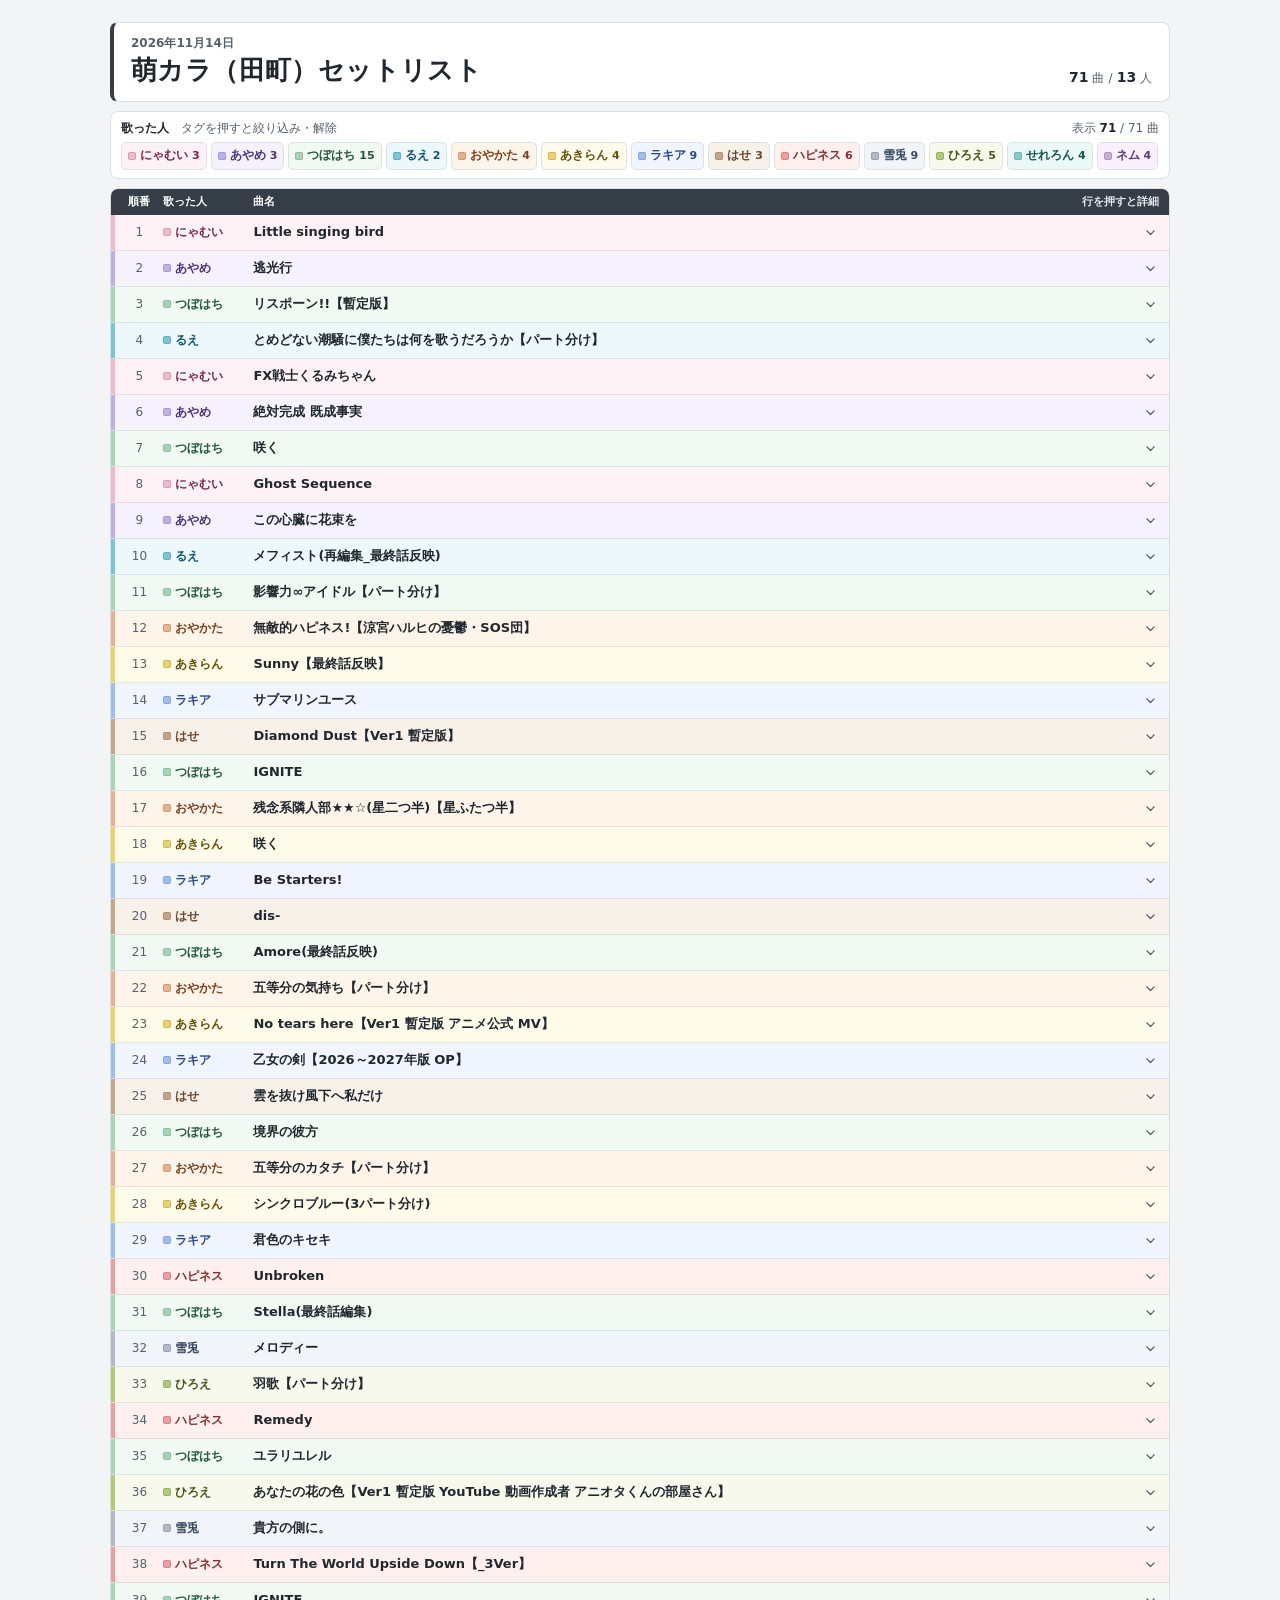
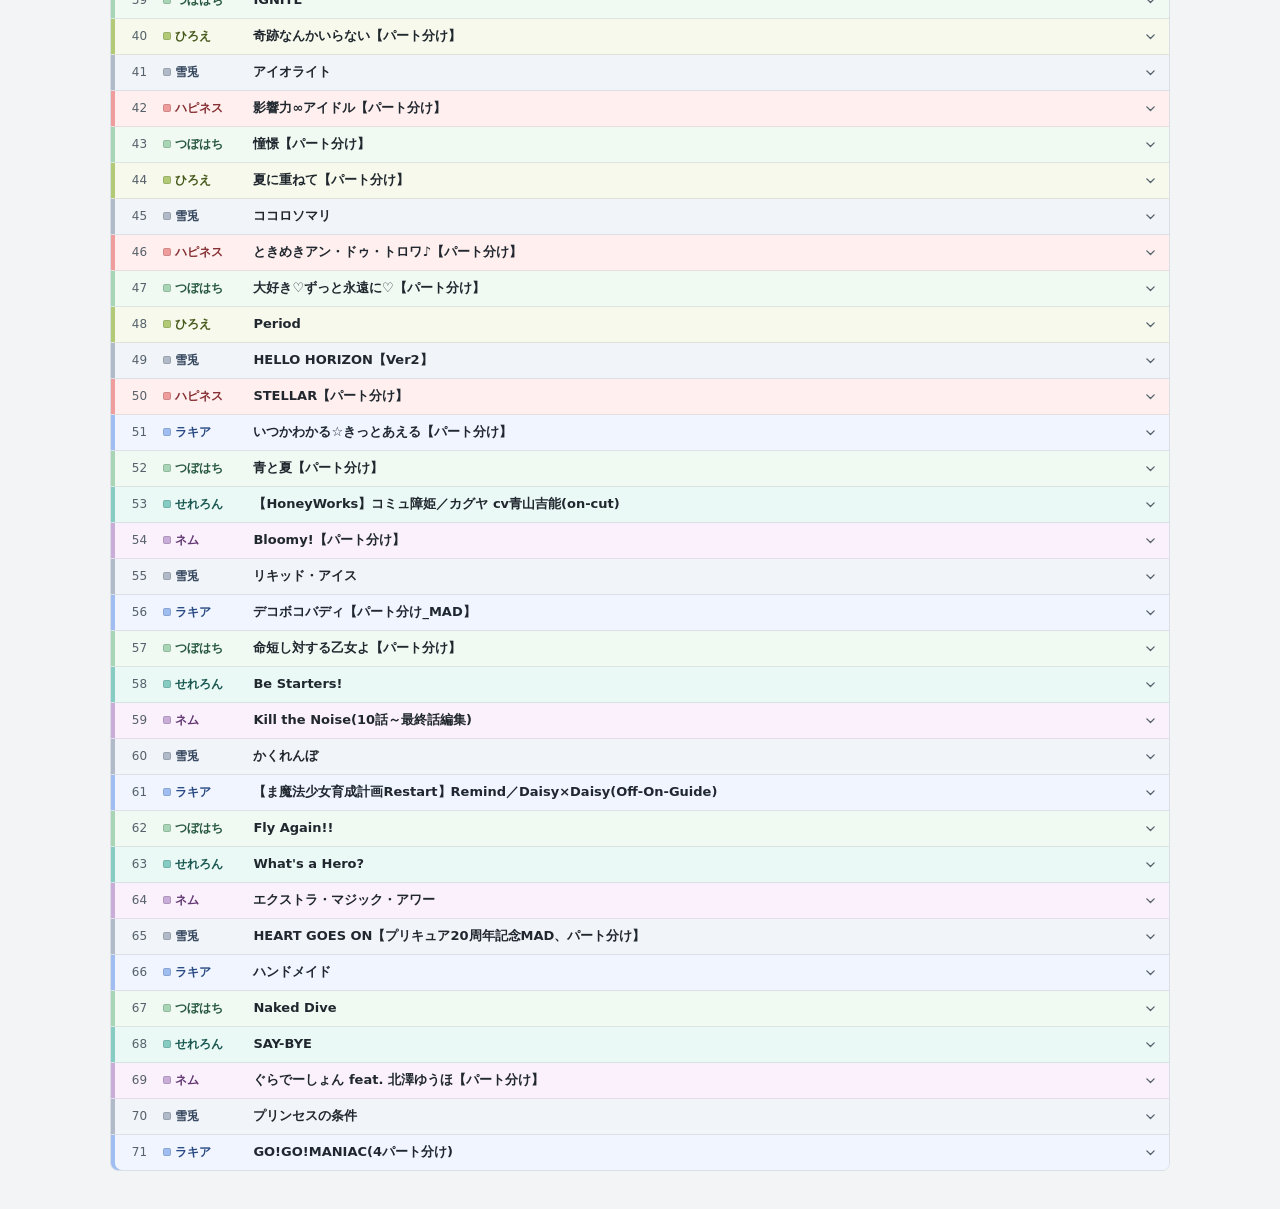
==== 20261114_tamachi.html @ 20e920ea "Add files via upload" ====
<!doctype html>
<html lang="ja">
<head>
<meta charset="utf-8">
<meta name="viewport" content="width=device-width, initial-scale=1">
<meta name="color-scheme" content="light">
<title>2026年11月14日｜萌カラ（田町）セットリスト</title>
<style>
:root {
  --page:#f2f4f6; --ink:#20272e; --quiet:#56616b;
  --hairline:#d9dfe5; --header:#353d46;
  --columns:2.3rem 5.35rem minmax(0,1fr) 1.05rem;
  color:var(--ink); background:var(--page);
  font-family:system-ui,-apple-system,"Segoe UI","Yu Gothic UI","Hiragino Kaku Gothic ProN","Noto Sans CJK JP",Meiryo,sans-serif;
  line-height:1.45;
}
* { box-sizing:border-box; }
body { margin:0; }
.page { width:min(1060px,calc(100% - 40px)); margin:22px auto 38px; }
.titlebar {
  background:#fff; padding:12px 17px 13px; border:1px solid var(--hairline);
  border-left:4px solid var(--header); border-radius:8px;
  display:flex; align-items:flex-end; justify-content:space-between; flex-wrap:wrap; gap:4px 14px;
}
.date { margin:0 0 2px; font-size:12px; font-weight:650; color:var(--quiet); font-variant-numeric:tabular-nums; }
h1 { margin:0; font-size:clamp(19px,3vw,26px); line-height:1.28; letter-spacing:.015em; }
.total { margin:0; font-size:12px; font-variant-numeric:tabular-nums; color:var(--quiet); white-space:nowrap; }
.total strong { color:var(--ink); font-size:14px; }
.divider { padding:0 .35em; }
.filters { margin:9px 0; background:#fff; border:1px solid var(--hairline); border-radius:8px; padding:8px 10px; }
.filter-meta { display:flex; justify-content:space-between; flex-wrap:wrap; gap:3px 10px; margin:0 0 5px; }
.filter-hint,.result { margin:0; font-size:12px; color:var(--quiet); }
.filter-hint strong,.result strong { color:var(--ink); }
.result { white-space:nowrap; font-variant-numeric:tabular-nums; }
.legend { display:flex; flex-wrap:wrap; gap:4px; }
.person-filter {
  display:inline-flex; align-items:center; gap:4px; min-height:28px; padding:2px 6px;
  border:1px solid #dce1e6; border-radius:5px; background:var(--tint); color:var(--p-ink);
  font:inherit; font-size:12px; font-weight:650; cursor:pointer; white-space:nowrap;
}
.person-filter:hover,.person-filter[aria-pressed="true"] { border-color:var(--p-ink); }
.person-filter[aria-pressed="true"] { box-shadow:inset 0 0 0 1px var(--p-ink); }
.swatch { width:8px; height:8px; flex:none; border-radius:2px; background:var(--person); border:1px solid #0002; }
.legend-count { font-size:11px; font-variant-numeric:tabular-nums; }
.setlist { border:1px solid var(--hairline); border-radius:8px; background:#fff; }
.list-heading, .song-summary {
  display:grid; grid-template-columns:var(--columns); align-items:center; gap:5px;
  padding-inline:10px;
}
.list-heading {
  position:sticky; top:0; z-index:1;
  padding-block:5px; border-radius:7px 7px 0 0; background:var(--header); color:#fff;
  font-size:11px; font-weight:650;
}
.list-heading small { justify-self:end; grid-column:3 / 5; grid-row:1; font:inherit; color:#e5e9ed; }
.column-title { grid-column:3; grid-row:1; }
.songs { list-style:none; margin:0; padding:0; }
.song-row { background:var(--tint); border-bottom:1px solid #232b331a; box-shadow:inset 4px 0 var(--person); }
.song-row:first-child { border-top:0; }
.song-row.last-visible { border-bottom:0; border-radius:0 0 7px 7px; }
.song-summary {
  min-height:35px; padding-block:5px; cursor:pointer; list-style:none;
  font-size:13px; -webkit-tap-highlight-color:transparent;
}
.song-summary::-webkit-details-marker { display:none; }
.song-summary:hover { background:color-mix(in srgb,var(--tint) 78%,var(--person)); }
:focus-visible { outline:2px solid #326099; outline-offset:1px; }
.song-summary:focus-visible { outline-offset:-3px; }
.order { text-align:center; font-variant-numeric:tabular-nums; }
.song-summary .order { color:var(--quiet); font-size:12px; }
.person-tag { display:inline-flex; align-items:center; gap:4px; color:var(--p-ink); font-size:12px; font-weight:750; white-space:nowrap; }
.song-title { min-width:0; overflow-wrap:anywhere; font-weight:700; }
.chevron { display:block; justify-self:center; color:var(--quiet); pointer-events:none; }
details[open] .chevron { transform:rotate(180deg); }
.song-meta {
  display:grid; grid-template-columns:4.4em minmax(0,1fr); align-items:baseline;
  gap:3px 8px; margin:0;
  padding:5px 10px 8px calc(10px + 2.3rem + 5px); border-top:1px solid #232b3315;
  background:#ffffff58; font-size:12px;
}
.song-meta dt { color:var(--quiet); }
.song-meta dd { min-width:0; margin:0; overflow-wrap:anywhere; white-space:pre-wrap; }
.song-meta dd.empty { color:#68727c; }
[hidden] { display:none !important; }
.p1 { --person:#f2b6cd; --tint:#fff2f7; --p-ink:#782a4e; }
.p2 { --person:#bcb0eb; --tint:#f5f1ff; --p-ink:#4c367b; }
.p3 { --person:#a8d5b5; --tint:#f1f9f3; --p-ink:#285940; }
.p4 { --person:#79c3db; --tint:#edf8fc; --p-ink:#12566e; }
.p5 { --person:#e9b28a; --tint:#fff4e9; --p-ink:#7a4020; }
.p6 { --person:#ebd36a; --tint:#fffbea; --p-ink:#665008; }
.p7 { --person:#9fbdf1; --tint:#f0f5ff; --p-ink:#284982; }
.p8 { --person:#c6a487; --tint:#f8f1ea; --p-ink:#6d472b; }
.p9 { --person:#ef9d9c; --tint:#fff0ef; --p-ink:#852f32; }
.p10 { --person:#b0bac8; --tint:#f1f4f8; --p-ink:#374860; }
.p11 { --person:#b2ca76; --tint:#f6f9eb; --p-ink:#46581a; }
.p12 { --person:#86ccc2; --tint:#eaf9f6; --p-ink:#1a5751; }
.p13 { --person:#c9acd8; --tint:#fbf1fc; --p-ink:#633874; }
@media (max-width:560px) {
  :root { --columns:1.7rem 4.35rem minmax(0,1fr) .9rem; }
  .page { width:calc(100% - 18px); margin:10px auto 25px; }
  .titlebar { padding:8px 10px 9px; }
  .filters { margin:7px 0; padding:6px 7px; }
  .list-heading,.song-summary { padding-inline:7px; }
  .song-summary { min-height:36px; }
  .person-tag { font-size:11.5px; }
  .person-tag .swatch { width:7px; height:7px; }
  .song-meta { padding-left:calc(7px + 1.7rem + 5px); }
}
@media (pointer:coarse) {
  .song-summary { min-height:38px; }
  .person-filter { min-height:32px; }
}
@media print {
  @page { margin:10mm; }
  html { background:#fff; print-color-adjust:exact; -webkit-print-color-adjust:exact; }
  .page { width:100%; margin:0; }
  .filters,.list-heading small,.chevron { display:none; }
  .setlist { margin-top:8px; }
  .list-heading { position:static; }
  .song-summary { min-height:0; padding-block:3px; }
  .song-row { break-inside:avoid; }
}
</style>
</head>
<body>
<main class="page">
  <header class="titlebar">
    <div><p class="date"><time datetime="2026-11-14">2026年11月14日</time></p><h1>萌カラ（田町）セットリスト</h1></div>
    <p class="total"><strong>71</strong> 曲<span class="divider" aria-hidden="true">/</span><strong>13</strong> 人</p>
  </header>
  <section class="filters" aria-label="歌った人で絞り込む">
    <div class="filter-meta">
      <p class="filter-hint"><strong>歌った人</strong>　タグを押すと絞り込み・解除</p>
      <p class="result" aria-live="polite">表示 <strong id="shown">71</strong> / 71 曲</p>
    </div>
    <div class="legend" role="group" aria-label="歌った人の色タグ">
      <button class="person-filter p1" type="button" data-person="p1" aria-pressed="false"><span class="swatch" aria-hidden="true"></span><span>にゃむい</span><span class="legend-count">3</span></button>
<button class="person-filter p2" type="button" data-person="p2" aria-pressed="false"><span class="swatch" aria-hidden="true"></span><span>あやめ</span><span class="legend-count">3</span></button>
<button class="person-filter p3" type="button" data-person="p3" aria-pressed="false"><span class="swatch" aria-hidden="true"></span><span>つぼはち</span><span class="legend-count">15</span></button>
<button class="person-filter p4" type="button" data-person="p4" aria-pressed="false"><span class="swatch" aria-hidden="true"></span><span>るえ</span><span class="legend-count">2</span></button>
<button class="person-filter p5" type="button" data-person="p5" aria-pressed="false"><span class="swatch" aria-hidden="true"></span><span>おやかた</span><span class="legend-count">4</span></button>
<button class="person-filter p6" type="button" data-person="p6" aria-pressed="false"><span class="swatch" aria-hidden="true"></span><span>あきらん️</span><span class="legend-count">4</span></button>
<button class="person-filter p7" type="button" data-person="p7" aria-pressed="false"><span class="swatch" aria-hidden="true"></span><span>ラキア</span><span class="legend-count">9</span></button>
<button class="person-filter p8" type="button" data-person="p8" aria-pressed="false"><span class="swatch" aria-hidden="true"></span><span>はせ</span><span class="legend-count">3</span></button>
<button class="person-filter p9" type="button" data-person="p9" aria-pressed="false"><span class="swatch" aria-hidden="true"></span><span>ハピネス</span><span class="legend-count">6</span></button>
<button class="person-filter p10" type="button" data-person="p10" aria-pressed="false"><span class="swatch" aria-hidden="true"></span><span>雪兎</span><span class="legend-count">9</span></button>
<button class="person-filter p11" type="button" data-person="p11" aria-pressed="false"><span class="swatch" aria-hidden="true"></span><span>ひろえ</span><span class="legend-count">5</span></button>
<button class="person-filter p12" type="button" data-person="p12" aria-pressed="false"><span class="swatch" aria-hidden="true"></span><span>せれろん</span><span class="legend-count">4</span></button>
<button class="person-filter p13" type="button" data-person="p13" aria-pressed="false"><span class="swatch" aria-hidden="true"></span><span>ネム</span><span class="legend-count">4</span></button>
    </div>
  </section>
  <section class="setlist" aria-label="セットリスト">
    <div class="list-heading" aria-hidden="true"><span class="order">順番</span><span>歌った人</span><span class="column-title">曲名</span><small>行を押すと詳細</small></div>
    <ol class="songs" role="list">
      <li class="song-row p1" data-person="p1"><details><summary class="song-summary"><span class="order">1</span><span class="person-tag"><span class="swatch" aria-hidden="true"></span>にゃむい</span><span class="song-title">Little singing bird</span><svg class="chevron" width="13" height="13" viewBox="0 0 16 16" fill="none" stroke="currentColor" stroke-width="1.65" stroke-linecap="round" stroke-linejoin="round" aria-hidden="true"><path d="m3.5 6 4.5 4.5L12.5 6"/></svg></summary><dl class="song-meta"><dt>作品名</dt><dd>魔法の姉妹ルルットリリィ IN</dd><dt>歌手名</dt><dd>小鹿なお,ましゅールル</dd><dt>キー</dt><dd>0</dd><dt>コメント</dt><dd>よろしくお願いします</dd></dl></details></li>
<li class="song-row p2" data-person="p2"><details><summary class="song-summary"><span class="order">2</span><span class="person-tag"><span class="swatch" aria-hidden="true"></span>あやめ</span><span class="song-title">逃光行</span><svg class="chevron" width="13" height="13" viewBox="0 0 16 16" fill="none" stroke="currentColor" stroke-width="1.65" stroke-linecap="round" stroke-linejoin="round" aria-hidden="true"><path d="m3.5 6 4.5 4.5L12.5 6"/></svg></summary><dl class="song-meta"><dt>作品名</dt><dd>彼方から OP</dd><dt>歌手名</dt><dd>原因は自分にある。</dd><dt>キー</dt><dd>0</dd><dt>コメント</dt><dd>よろしくっ(*｀･ω・)ゞ</dd></dl></details></li>
<li class="song-row p3" data-person="p3"><details><summary class="song-summary"><span class="order">3</span><span class="person-tag"><span class="swatch" aria-hidden="true"></span>つぼはち</span><span class="song-title">リスポーン!!【暫定版】</span><svg class="chevron" width="13" height="13" viewBox="0 0 16 16" fill="none" stroke="currentColor" stroke-width="1.65" stroke-linecap="round" stroke-linejoin="round" aria-hidden="true"><path d="m3.5 6 4.5 4.5L12.5 6"/></svg></summary><dl class="song-meta"><dt>作品名</dt><dd>凶乱令嬢ニア・リストン 病弱令嬢に転生した神殺しの武人の華麗なる無双録 OP</dd><dt>歌手名</dt><dd>角巻わため</dd><dt>キー</dt><dd>-3</dd><dt>コメント</dt><dd class="empty">—</dd></dl></details></li>
<li class="song-row p4" data-person="p4"><details><summary class="song-summary"><span class="order">4</span><span class="person-tag"><span class="swatch" aria-hidden="true"></span>るえ</span><span class="song-title">とめどない潮騒に僕たちは何を歌うだろうか【パート分け】</span><svg class="chevron" width="13" height="13" viewBox="0 0 16 16" fill="none" stroke="currentColor" stroke-width="1.65" stroke-linecap="round" stroke-linejoin="round" aria-hidden="true"><path d="m3.5 6 4.5 4.5L12.5 6"/></svg></summary><dl class="song-meta"><dt>作品名</dt><dd>白い砂のアクアトープ OP 2</dd><dt>歌手名</dt><dd>ARCANA PROJECT</dd><dt>キー</dt><dd>0</dd><dt>コメント</dt><dd class="empty">—</dd></dl></details></li>
<li class="song-row p1" data-person="p1"><details><summary class="song-summary"><span class="order">5</span><span class="person-tag"><span class="swatch" aria-hidden="true"></span>にゃむい</span><span class="song-title">FX戦士くるみちゃん</span><svg class="chevron" width="13" height="13" viewBox="0 0 16 16" fill="none" stroke="currentColor" stroke-width="1.65" stroke-linecap="round" stroke-linejoin="round" aria-hidden="true"><path d="m3.5 6 4.5 4.5L12.5 6"/></svg></summary><dl class="song-meta"><dt>作品名</dt><dd>FX戦士くるみちゃん OP</dd><dt>歌手名</dt><dd>福賀くるみ(CV:鈴木愛奈)</dd><dt>キー</dt><dd>0</dd><dt>コメント</dt><dd class="empty">—</dd></dl></details></li>
<li class="song-row p2" data-person="p2"><details><summary class="song-summary"><span class="order">6</span><span class="person-tag"><span class="swatch" aria-hidden="true"></span>あやめ</span><span class="song-title">絶対完成 既成事実</span><svg class="chevron" width="13" height="13" viewBox="0 0 16 16" fill="none" stroke="currentColor" stroke-width="1.65" stroke-linecap="round" stroke-linejoin="round" aria-hidden="true"><path d="m3.5 6 4.5 4.5L12.5 6"/></svg></summary><dl class="song-meta"><dt>作品名</dt><dd>ダークサモナーとデキている OP</dd><dt>歌手名</dt><dd>恋汐りんご</dd><dt>キー</dt><dd>0</dd><dt>コメント</dt><dd class="empty">—</dd></dl></details></li>
<li class="song-row p3" data-person="p3"><details><summary class="song-summary"><span class="order">7</span><span class="person-tag"><span class="swatch" aria-hidden="true"></span>つぼはち</span><span class="song-title">咲く</span><svg class="chevron" width="13" height="13" viewBox="0 0 16 16" fill="none" stroke="currentColor" stroke-width="1.65" stroke-linecap="round" stroke-linejoin="round" aria-hidden="true"><path d="m3.5 6 4.5 4.5L12.5 6"/></svg></summary><dl class="song-meta"><dt>作品名</dt><dd>千歳くんはラムネ瓶のなか第2クール OP</dd><dt>歌手名</dt><dd>サイダーガール</dd><dt>キー</dt><dd>0</dd><dt>コメント</dt><dd class="empty">—</dd></dl></details></li>
<li class="song-row p1" data-person="p1"><details><summary class="song-summary"><span class="order">8</span><span class="person-tag"><span class="swatch" aria-hidden="true"></span>にゃむい</span><span class="song-title">Ghost Sequence</span><svg class="chevron" width="13" height="13" viewBox="0 0 16 16" fill="none" stroke="currentColor" stroke-width="1.65" stroke-linecap="round" stroke-linejoin="round" aria-hidden="true"><path d="m3.5 6 4.5 4.5L12.5 6"/></svg></summary><dl class="song-meta"><dt>作品名</dt><dd>とある暗部の少女共棲 OP</dd><dt>歌手名</dt><dd>East Of Eden</dd><dt>キー</dt><dd>0</dd><dt>コメント</dt><dd class="empty">—</dd></dl></details></li>
<li class="song-row p2" data-person="p2"><details><summary class="song-summary"><span class="order">9</span><span class="person-tag"><span class="swatch" aria-hidden="true"></span>あやめ</span><span class="song-title">この心臓に花束を</span><svg class="chevron" width="13" height="13" viewBox="0 0 16 16" fill="none" stroke="currentColor" stroke-width="1.65" stroke-linecap="round" stroke-linejoin="round" aria-hidden="true"><path d="m3.5 6 4.5 4.5L12.5 6"/></svg></summary><dl class="song-meta"><dt>作品名</dt><dd>探偵はもう、死んでいる。season2 OP</dd><dt>歌手名</dt><dd>心梅</dd><dt>キー</dt><dd>0</dd><dt>コメント</dt><dd class="empty">—</dd></dl></details></li>
<li class="song-row p4" data-person="p4"><details><summary class="song-summary"><span class="order">10</span><span class="person-tag"><span class="swatch" aria-hidden="true"></span>るえ</span><span class="song-title">メフィスト(再編集_最終話反映)</span><svg class="chevron" width="13" height="13" viewBox="0 0 16 16" fill="none" stroke="currentColor" stroke-width="1.65" stroke-linecap="round" stroke-linejoin="round" aria-hidden="true"><path d="m3.5 6 4.5 4.5L12.5 6"/></svg></summary><dl class="song-meta"><dt>作品名</dt><dd>【推しの子】 ED</dd><dt>歌手名</dt><dd>女王蜂</dd><dt>キー</dt><dd>0</dd><dt>コメント</dt><dd class="empty">—</dd></dl></details></li>
<li class="song-row p3" data-person="p3"><details><summary class="song-summary"><span class="order">11</span><span class="person-tag"><span class="swatch" aria-hidden="true"></span>つぼはち</span><span class="song-title">影響力∞アイドル【パート分け】</span><svg class="chevron" width="13" height="13" viewBox="0 0 16 16" fill="none" stroke="currentColor" stroke-width="1.65" stroke-linecap="round" stroke-linejoin="round" aria-hidden="true"><path d="m3.5 6 4.5 4.5L12.5 6"/></svg></summary><dl class="song-meta"><dt>作品名</dt><dd>世界最強の魔女、始めました OP</dd><dt>歌手名</dt><dd>ハコニワリリィ,HoneyWorks</dd><dt>キー</dt><dd>0</dd><dt>コメント</dt><dd class="empty">—</dd></dl></details></li>
<li class="song-row p5" data-person="p5"><details><summary class="song-summary"><span class="order">12</span><span class="person-tag"><span class="swatch" aria-hidden="true"></span>おやかた</span><span class="song-title">無敵的ハピネス!【涼宮ハルヒの憂鬱・SOS団】</span><svg class="chevron" width="13" height="13" viewBox="0 0 16 16" fill="none" stroke="currentColor" stroke-width="1.65" stroke-linecap="round" stroke-linejoin="round" aria-hidden="true"><path d="m3.5 6 4.5 4.5L12.5 6"/></svg></summary><dl class="song-meta"><dt>作品名</dt><dd class="empty">—</dd><dt>歌手名</dt><dd class="empty">—</dd><dt>キー</dt><dd>0</dd><dt>コメント</dt><dd class="empty">—</dd></dl></details></li>
<li class="song-row p6" data-person="p6"><details><summary class="song-summary"><span class="order">13</span><span class="person-tag"><span class="swatch" aria-hidden="true"></span>あきらん️</span><span class="song-title">Sunny【最終話反映】</span><svg class="chevron" width="13" height="13" viewBox="0 0 16 16" fill="none" stroke="currentColor" stroke-width="1.65" stroke-linecap="round" stroke-linejoin="round" aria-hidden="true"><path d="m3.5 6 4.5 4.5L12.5 6"/></svg></summary><dl class="song-meta"><dt>作品名</dt><dd>ふつつかな悪女ではございますが～雛宮蝶鼠とりかえ伝～ OP</dd><dt>歌手名</dt><dd>milet</dd><dt>キー</dt><dd>0</dd><dt>コメント</dt><dd>よろしくお願いします！</dd></dl></details></li>
<li class="song-row p7" data-person="p7"><details><summary class="song-summary"><span class="order">14</span><span class="person-tag"><span class="swatch" aria-hidden="true"></span>ラキア</span><span class="song-title">サブマリンユース</span><svg class="chevron" width="13" height="13" viewBox="0 0 16 16" fill="none" stroke="currentColor" stroke-width="1.65" stroke-linecap="round" stroke-linejoin="round" aria-hidden="true"><path d="m3.5 6 4.5 4.5L12.5 6"/></svg></summary><dl class="song-meta"><dt>作品名</dt><dd>クラスで2番目に可愛い女の子と友だちになった OP</dd><dt>歌手名</dt><dd>reGretGirl</dd><dt>キー</dt><dd>0</dd><dt>コメント</dt><dd>よろしくお願いします。</dd></dl></details></li>
<li class="song-row p8" data-person="p8"><details><summary class="song-summary"><span class="order">15</span><span class="person-tag"><span class="swatch" aria-hidden="true"></span>はせ</span><span class="song-title">Diamond Dust【Ver1 暫定版】</span><svg class="chevron" width="13" height="13" viewBox="0 0 16 16" fill="none" stroke="currentColor" stroke-width="1.65" stroke-linecap="round" stroke-linejoin="round" aria-hidden="true"><path d="m3.5 6 4.5 4.5L12.5 6"/></svg></summary><dl class="song-meta"><dt>作品名</dt><dd>冰剣の魔術師が世界を統べるII</dd><dt>歌手名</dt><dd>Sizuk</dd><dt>キー</dt><dd>0</dd><dt>コメント</dt><dd class="empty">—</dd></dl></details></li>
<li class="song-row p3" data-person="p3"><details><summary class="song-summary"><span class="order">16</span><span class="person-tag"><span class="swatch" aria-hidden="true"></span>つぼはち</span><span class="song-title">IGNITE</span><svg class="chevron" width="13" height="13" viewBox="0 0 16 16" fill="none" stroke="currentColor" stroke-width="1.65" stroke-linecap="round" stroke-linejoin="round" aria-hidden="true"><path d="m3.5 6 4.5 4.5L12.5 6"/></svg></summary><dl class="song-meta"><dt>作品名</dt><dd>東京リベンジャーズ 三天戦争編 OP 1</dd><dt>歌手名</dt><dd>JO1</dd><dt>キー</dt><dd>0</dd><dt>コメント</dt><dd class="empty">—</dd></dl></details></li>
<li class="song-row p5" data-person="p5"><details><summary class="song-summary"><span class="order">17</span><span class="person-tag"><span class="swatch" aria-hidden="true"></span>おやかた</span><span class="song-title">残念系隣人部★★☆(星二つ半)【星ふたつ半】</span><svg class="chevron" width="13" height="13" viewBox="0 0 16 16" fill="none" stroke="currentColor" stroke-width="1.65" stroke-linecap="round" stroke-linejoin="round" aria-hidden="true"><path d="m3.5 6 4.5 4.5L12.5 6"/></svg></summary><dl class="song-meta"><dt>作品名</dt><dd>僕は友達が少ない OP</dd><dt>歌手名</dt><dd>友達つくり隊</dd><dt>キー</dt><dd>0</dd><dt>コメント</dt><dd class="empty">—</dd></dl></details></li>
<li class="song-row p6" data-person="p6"><details><summary class="song-summary"><span class="order">18</span><span class="person-tag"><span class="swatch" aria-hidden="true"></span>あきらん️</span><span class="song-title">咲く</span><svg class="chevron" width="13" height="13" viewBox="0 0 16 16" fill="none" stroke="currentColor" stroke-width="1.65" stroke-linecap="round" stroke-linejoin="round" aria-hidden="true"><path d="m3.5 6 4.5 4.5L12.5 6"/></svg></summary><dl class="song-meta"><dt>作品名</dt><dd>千歳くんはラムネ瓶のなか第2クール OP</dd><dt>歌手名</dt><dd>サイダーガール</dd><dt>キー</dt><dd>0</dd><dt>コメント</dt><dd class="empty">—</dd></dl></details></li>
<li class="song-row p7" data-person="p7"><details><summary class="song-summary"><span class="order">19</span><span class="person-tag"><span class="swatch" aria-hidden="true"></span>ラキア</span><span class="song-title">Be Starters!</span><svg class="chevron" width="13" height="13" viewBox="0 0 16 16" fill="none" stroke="currentColor" stroke-width="1.65" stroke-linecap="round" stroke-linejoin="round" aria-hidden="true"><path d="m3.5 6 4.5 4.5L12.5 6"/></svg></summary><dl class="song-meta"><dt>作品名</dt><dd>まよチキ! OP</dd><dt>歌手名</dt><dd>喜多村英梨</dd><dt>キー</dt><dd>0</dd><dt>コメント</dt><dd class="empty">—</dd></dl></details></li>
<li class="song-row p8" data-person="p8"><details><summary class="song-summary"><span class="order">20</span><span class="person-tag"><span class="swatch" aria-hidden="true"></span>はせ</span><span class="song-title">dis-</span><svg class="chevron" width="13" height="13" viewBox="0 0 16 16" fill="none" stroke="currentColor" stroke-width="1.65" stroke-linecap="round" stroke-linejoin="round" aria-hidden="true"><path d="m3.5 6 4.5 4.5L12.5 6"/></svg></summary><dl class="song-meta"><dt>作品名</dt><dd>無限のリヴァイアス</dd><dt>歌手名</dt><dd class="empty">—</dd><dt>キー</dt><dd>0</dd><dt>コメント</dt><dd class="empty">—</dd></dl></details></li>
<li class="song-row p3" data-person="p3"><details><summary class="song-summary"><span class="order">21</span><span class="person-tag"><span class="swatch" aria-hidden="true"></span>つぼはち</span><span class="song-title">Amore(最終話反映)</span><svg class="chevron" width="13" height="13" viewBox="0 0 16 16" fill="none" stroke="currentColor" stroke-width="1.65" stroke-linecap="round" stroke-linejoin="round" aria-hidden="true"><path d="m3.5 6 4.5 4.5L12.5 6"/></svg></summary><dl class="song-meta"><dt>作品名</dt><dd>きみが死ぬまで恋をしたい OP</dd><dt>歌手名</dt><dd>ReoNa</dd><dt>キー</dt><dd>0</dd><dt>コメント</dt><dd class="empty">—</dd></dl></details></li>
<li class="song-row p5" data-person="p5"><details><summary class="song-summary"><span class="order">22</span><span class="person-tag"><span class="swatch" aria-hidden="true"></span>おやかた</span><span class="song-title">五等分の気持ち【パート分け】</span><svg class="chevron" width="13" height="13" viewBox="0 0 16 16" fill="none" stroke="currentColor" stroke-width="1.65" stroke-linecap="round" stroke-linejoin="round" aria-hidden="true"><path d="m3.5 6 4.5 4.5L12.5 6"/></svg></summary><dl class="song-meta"><dt>作品名</dt><dd>五等分の花嫁 OP</dd><dt>歌手名</dt><dd>中野家の五つ子</dd><dt>キー</dt><dd>0</dd><dt>コメント</dt><dd class="empty">—</dd></dl></details></li>
<li class="song-row p6" data-person="p6"><details><summary class="song-summary"><span class="order">23</span><span class="person-tag"><span class="swatch" aria-hidden="true"></span>あきらん️</span><span class="song-title">No tears here【Ver1 暫定版 アニメ公式 MV】</span><svg class="chevron" width="13" height="13" viewBox="0 0 16 16" fill="none" stroke="currentColor" stroke-width="1.65" stroke-linecap="round" stroke-linejoin="round" aria-hidden="true"><path d="m3.5 6 4.5 4.5L12.5 6"/></svg></summary><dl class="song-meta"><dt>作品名</dt><dd>魔法少女育成計画restart</dd><dt>歌手名</dt><dd>茅原実里</dd><dt>キー</dt><dd>0</dd><dt>コメント</dt><dd class="empty">—</dd></dl></details></li>
<li class="song-row p7" data-person="p7"><details><summary class="song-summary"><span class="order">24</span><span class="person-tag"><span class="swatch" aria-hidden="true"></span>ラキア</span><span class="song-title">乙女の剣【2026～2027年版 OP】</span><svg class="chevron" width="13" height="13" viewBox="0 0 16 16" fill="none" stroke="currentColor" stroke-width="1.65" stroke-linecap="round" stroke-linejoin="round" aria-hidden="true"><path d="m3.5 6 4.5 4.5L12.5 6"/></svg></summary><dl class="song-meta"><dt>作品名</dt><dd>魔法騎士レイアース</dd><dt>歌手名</dt><dd>十明</dd><dt>キー</dt><dd>0</dd><dt>コメント</dt><dd class="empty">—</dd></dl></details></li>
<li class="song-row p8" data-person="p8"><details><summary class="song-summary"><span class="order">25</span><span class="person-tag"><span class="swatch" aria-hidden="true"></span>はせ</span><span class="song-title">雲を抜け風下へ私だけ</span><svg class="chevron" width="13" height="13" viewBox="0 0 16 16" fill="none" stroke="currentColor" stroke-width="1.65" stroke-linecap="round" stroke-linejoin="round" aria-hidden="true"><path d="m3.5 6 4.5 4.5L12.5 6"/></svg></summary><dl class="song-meta"><dt>作品名</dt><dd>薬屋のひとりごと 第3期 OP</dd><dt>歌手名</dt><dd>ヨルシカ</dd><dt>キー</dt><dd>0</dd><dt>コメント</dt><dd class="empty">—</dd></dl></details></li>
<li class="song-row p3" data-person="p3"><details><summary class="song-summary"><span class="order">26</span><span class="person-tag"><span class="swatch" aria-hidden="true"></span>つぼはち</span><span class="song-title">境界の彼方</span><svg class="chevron" width="13" height="13" viewBox="0 0 16 16" fill="none" stroke="currentColor" stroke-width="1.65" stroke-linecap="round" stroke-linejoin="round" aria-hidden="true"><path d="m3.5 6 4.5 4.5L12.5 6"/></svg></summary><dl class="song-meta"><dt>作品名</dt><dd>境界の彼方 OP</dd><dt>歌手名</dt><dd>茅原実里</dd><dt>キー</dt><dd>-3</dd><dt>コメント</dt><dd class="empty">—</dd></dl></details></li>
<li class="song-row p5" data-person="p5"><details><summary class="song-summary"><span class="order">27</span><span class="person-tag"><span class="swatch" aria-hidden="true"></span>おやかた</span><span class="song-title">五等分のカタチ【パート分け】</span><svg class="chevron" width="13" height="13" viewBox="0 0 16 16" fill="none" stroke="currentColor" stroke-width="1.65" stroke-linecap="round" stroke-linejoin="round" aria-hidden="true"><path d="m3.5 6 4.5 4.5L12.5 6"/></svg></summary><dl class="song-meta"><dt>作品名</dt><dd>五等分の花嫁∬ OP</dd><dt>歌手名</dt><dd>中野家の五つ子</dd><dt>キー</dt><dd>0</dd><dt>コメント</dt><dd>五人で歌うのが楽しすぎます、ありがとうございますm(_ _)m</dd></dl></details></li>
<li class="song-row p6" data-person="p6"><details><summary class="song-summary"><span class="order">28</span><span class="person-tag"><span class="swatch" aria-hidden="true"></span>あきらん️</span><span class="song-title">シンクロブルー(3パート分け)</span><svg class="chevron" width="13" height="13" viewBox="0 0 16 16" fill="none" stroke="currentColor" stroke-width="1.65" stroke-linecap="round" stroke-linejoin="round" aria-hidden="true"><path d="m3.5 6 4.5 4.5L12.5 6"/></svg></summary><dl class="song-meta"><dt>作品名</dt><dd>バーテックスフォース OP</dd><dt>歌手名</dt><dd>ClariS</dd><dt>キー</dt><dd>0</dd><dt>コメント</dt><dd class="empty">—</dd></dl></details></li>
<li class="song-row p7" data-person="p7"><details><summary class="song-summary"><span class="order">29</span><span class="person-tag"><span class="swatch" aria-hidden="true"></span>ラキア</span><span class="song-title">君色のキセキ</span><svg class="chevron" width="13" height="13" viewBox="0 0 16 16" fill="none" stroke="currentColor" stroke-width="1.65" stroke-linecap="round" stroke-linejoin="round" aria-hidden="true"><path d="m3.5 6 4.5 4.5L12.5 6"/></svg></summary><dl class="song-meta"><dt>作品名</dt><dd>ワンルーム、日当たり普通、天使つき。 OP</dd><dt>歌手名</dt><dd>小倉唯</dd><dt>キー</dt><dd>0</dd><dt>コメント</dt><dd class="empty">—</dd></dl></details></li>
<li class="song-row p9" data-person="p9"><details><summary class="song-summary"><span class="order">30</span><span class="person-tag"><span class="swatch" aria-hidden="true"></span>ハピネス</span><span class="song-title">Unbroken</span><svg class="chevron" width="13" height="13" viewBox="0 0 16 16" fill="none" stroke="currentColor" stroke-width="1.65" stroke-linecap="round" stroke-linejoin="round" aria-hidden="true"><path d="m3.5 6 4.5 4.5L12.5 6"/></svg></summary><dl class="song-meta"><dt>作品名</dt><dd>佐々木とピーちゃんSeason2 OP</dd><dt>歌手名</dt><dd>MADKID</dd><dt>キー</dt><dd>0</dd><dt>コメント</dt><dd>よろしくお願いいたします
&gt;&gt; はよもってこいｗ by タマ</dd></dl></details></li>
<li class="song-row p3" data-person="p3"><details><summary class="song-summary"><span class="order">31</span><span class="person-tag"><span class="swatch" aria-hidden="true"></span>つぼはち</span><span class="song-title">Stella(最終話編集)</span><svg class="chevron" width="13" height="13" viewBox="0 0 16 16" fill="none" stroke="currentColor" stroke-width="1.65" stroke-linecap="round" stroke-linejoin="round" aria-hidden="true"><path d="m3.5 6 4.5 4.5L12.5 6"/></svg></summary><dl class="song-meta"><dt>作品名</dt><dd>天幕のジャードゥーガル OP</dd><dt>歌手名</dt><dd>SEKAI NO OWARI</dd><dt>キー</dt><dd>0</dd><dt>コメント</dt><dd class="empty">—</dd></dl></details></li>
<li class="song-row p10" data-person="p10"><details><summary class="song-summary"><span class="order">32</span><span class="person-tag"><span class="swatch" aria-hidden="true"></span>雪兎</span><span class="song-title">メロディー</span><svg class="chevron" width="13" height="13" viewBox="0 0 16 16" fill="none" stroke="currentColor" stroke-width="1.65" stroke-linecap="round" stroke-linejoin="round" aria-hidden="true"><path d="m3.5 6 4.5 4.5L12.5 6"/></svg></summary><dl class="song-meta"><dt>作品名</dt><dd>めぞん一刻 In</dd><dt>歌手名</dt><dd>音無響子(CV. 島本須美)</dd><dt>キー</dt><dd>0</dd><dt>コメント</dt><dd class="empty">—</dd></dl></details></li>
<li class="song-row p11" data-person="p11"><details><summary class="song-summary"><span class="order">33</span><span class="person-tag"><span class="swatch" aria-hidden="true"></span>ひろえ</span><span class="song-title">羽歌【パート分け】</span><svg class="chevron" width="13" height="13" viewBox="0 0 16 16" fill="none" stroke="currentColor" stroke-width="1.65" stroke-linecap="round" stroke-linejoin="round" aria-hidden="true"><path d="m3.5 6 4.5 4.5L12.5 6"/></svg></summary><dl class="song-meta"><dt>作品名</dt><dd>プロジェクトセカイ カラフルステージ! feat. 初音ミク IN</dd><dt>歌手名</dt><dd>Vivid BAD SQUAD</dd><dt>キー</dt><dd>0</dd><dt>コメント</dt><dd class="empty">—</dd></dl></details></li>
<li class="song-row p9" data-person="p9"><details><summary class="song-summary"><span class="order">34</span><span class="person-tag"><span class="swatch" aria-hidden="true"></span>ハピネス</span><span class="song-title">Remedy</span><svg class="chevron" width="13" height="13" viewBox="0 0 16 16" fill="none" stroke="currentColor" stroke-width="1.65" stroke-linecap="round" stroke-linejoin="round" aria-hidden="true"><path d="m3.5 6 4.5 4.5L12.5 6"/></svg></summary><dl class="song-meta"><dt>作品名</dt><dd>鉄のラインバレル ED 2</dd><dt>歌手名</dt><dd>坂本真綾</dd><dt>キー</dt><dd>0</dd><dt>コメント</dt><dd class="empty">—</dd></dl></details></li>
<li class="song-row p3" data-person="p3"><details><summary class="song-summary"><span class="order">35</span><span class="person-tag"><span class="swatch" aria-hidden="true"></span>つぼはち</span><span class="song-title">ユラリユレル</span><svg class="chevron" width="13" height="13" viewBox="0 0 16 16" fill="none" stroke="currentColor" stroke-width="1.65" stroke-linecap="round" stroke-linejoin="round" aria-hidden="true"><path d="m3.5 6 4.5 4.5L12.5 6"/></svg></summary><dl class="song-meta"><dt>作品名</dt><dd>グロウアップショウ～ひまわりのサーカス団～</dd><dt>歌手名</dt><dd>NOMELON NOLEMON</dd><dt>キー</dt><dd>0</dd><dt>コメント</dt><dd class="empty">—</dd></dl></details></li>
<li class="song-row p11" data-person="p11"><details><summary class="song-summary"><span class="order">36</span><span class="person-tag"><span class="swatch" aria-hidden="true"></span>ひろえ</span><span class="song-title">あなたの花の色【Ver1 暫定版 YouTube 動画作成者 アニオタくんの部屋さん】</span><svg class="chevron" width="13" height="13" viewBox="0 0 16 16" fill="none" stroke="currentColor" stroke-width="1.65" stroke-linecap="round" stroke-linejoin="round" aria-hidden="true"><path d="m3.5 6 4.5 4.5L12.5 6"/></svg></summary><dl class="song-meta"><dt>作品名</dt><dd>アオのハコ Season2</dd><dt>歌手名</dt><dd class="empty">—</dd><dt>キー</dt><dd>0</dd><dt>コメント</dt><dd class="empty">—</dd></dl></details></li>
<li class="song-row p10" data-person="p10"><details><summary class="song-summary"><span class="order">37</span><span class="person-tag"><span class="swatch" aria-hidden="true"></span>雪兎</span><span class="song-title">貴方の側に。</span><svg class="chevron" width="13" height="13" viewBox="0 0 16 16" fill="none" stroke="currentColor" stroke-width="1.65" stroke-linecap="round" stroke-linejoin="round" aria-hidden="true"><path d="m3.5 6 4.5 4.5L12.5 6"/></svg></summary><dl class="song-meta"><dt>作品名</dt><dd>わたしの幸せな結婚 OP</dd><dt>歌手名</dt><dd>りりあ。</dd><dt>キー</dt><dd>0</dd><dt>コメント</dt><dd class="empty">—</dd></dl></details></li>
<li class="song-row p9" data-person="p9"><details><summary class="song-summary"><span class="order">38</span><span class="person-tag"><span class="swatch" aria-hidden="true"></span>ハピネス</span><span class="song-title">Turn The World Upside Down【_3Ver】</span><svg class="chevron" width="13" height="13" viewBox="0 0 16 16" fill="none" stroke="currentColor" stroke-width="1.65" stroke-linecap="round" stroke-linejoin="round" aria-hidden="true"><path d="m3.5 6 4.5 4.5L12.5 6"/></svg></summary><dl class="song-meta"><dt>作品名</dt><dd>[劇場版]青春ブタ野郎はディアフレンドの夢を見ない 挿入歌</dd><dt>歌手名</dt><dd>霧島透子(花たん)</dd><dt>キー</dt><dd>0</dd><dt>コメント</dt><dd class="empty">—</dd></dl></details></li>
<li class="song-row p3" data-person="p3"><details><summary class="song-summary"><span class="order">39</span><span class="person-tag"><span class="swatch" aria-hidden="true"></span>つぼはち</span><span class="song-title">IGNITE</span><svg class="chevron" width="13" height="13" viewBox="0 0 16 16" fill="none" stroke="currentColor" stroke-width="1.65" stroke-linecap="round" stroke-linejoin="round" aria-hidden="true"><path d="m3.5 6 4.5 4.5L12.5 6"/></svg></summary><dl class="song-meta"><dt>作品名</dt><dd>東京リベンジャーズ 三天戦争編 OP 1</dd><dt>歌手名</dt><dd>JO1</dd><dt>キー</dt><dd>0</dd><dt>コメント</dt><dd class="empty">—</dd></dl></details></li>
<li class="song-row p11" data-person="p11"><details><summary class="song-summary"><span class="order">40</span><span class="person-tag"><span class="swatch" aria-hidden="true"></span>ひろえ</span><span class="song-title">奇跡なんかいらない【パート分け】</span><svg class="chevron" width="13" height="13" viewBox="0 0 16 16" fill="none" stroke="currentColor" stroke-width="1.65" stroke-linecap="round" stroke-linejoin="round" aria-hidden="true"><path d="m3.5 6 4.5 4.5L12.5 6"/></svg></summary><dl class="song-meta"><dt>作品名</dt><dd>無職の英雄 ～別にスキルなんか要らなかったんだが～ ED</dd><dt>歌手名</dt><dd>ウタヒメドリーム オールスターズ</dd><dt>キー</dt><dd>0</dd><dt>コメント</dt><dd>歌える人いたら</dd></dl></details></li>
<li class="song-row p10" data-person="p10"><details><summary class="song-summary"><span class="order">41</span><span class="person-tag"><span class="swatch" aria-hidden="true"></span>雪兎</span><span class="song-title">アイオライト</span><svg class="chevron" width="13" height="13" viewBox="0 0 16 16" fill="none" stroke="currentColor" stroke-width="1.65" stroke-linecap="round" stroke-linejoin="round" aria-hidden="true"><path d="m3.5 6 4.5 4.5L12.5 6"/></svg></summary><dl class="song-meta"><dt>作品名</dt><dd>デッドマウント・デスプレイ ED 1</dd><dt>歌手名</dt><dd>Duca</dd><dt>キー</dt><dd>0</dd><dt>コメント</dt><dd class="empty">—</dd></dl></details></li>
<li class="song-row p9" data-person="p9"><details><summary class="song-summary"><span class="order">42</span><span class="person-tag"><span class="swatch" aria-hidden="true"></span>ハピネス</span><span class="song-title">影響力∞アイドル【パート分け】</span><svg class="chevron" width="13" height="13" viewBox="0 0 16 16" fill="none" stroke="currentColor" stroke-width="1.65" stroke-linecap="round" stroke-linejoin="round" aria-hidden="true"><path d="m3.5 6 4.5 4.5L12.5 6"/></svg></summary><dl class="song-meta"><dt>作品名</dt><dd>世界最強の魔女、始めました OP</dd><dt>歌手名</dt><dd>ハコニワリリィ,HoneyWorks</dd><dt>キー</dt><dd>0</dd><dt>コメント</dt><dd class="empty">—</dd></dl></details></li>
<li class="song-row p3" data-person="p3"><details><summary class="song-summary"><span class="order">43</span><span class="person-tag"><span class="swatch" aria-hidden="true"></span>つぼはち</span><span class="song-title">憧憬【パート分け】</span><svg class="chevron" width="13" height="13" viewBox="0 0 16 16" fill="none" stroke="currentColor" stroke-width="1.65" stroke-linecap="round" stroke-linejoin="round" aria-hidden="true"><path d="m3.5 6 4.5 4.5L12.5 6"/></svg></summary><dl class="song-meta"><dt>作品名</dt><dd>落第賢者の学院無双 ED</dd><dt>歌手名</dt><dd>TrySail</dd><dt>キー</dt><dd>0</dd><dt>コメント</dt><dd class="empty">—</dd></dl></details></li>
<li class="song-row p11" data-person="p11"><details><summary class="song-summary"><span class="order">44</span><span class="person-tag"><span class="swatch" aria-hidden="true"></span>ひろえ</span><span class="song-title">夏に重ねて【パート分け】</span><svg class="chevron" width="13" height="13" viewBox="0 0 16 16" fill="none" stroke="currentColor" stroke-width="1.65" stroke-linecap="round" stroke-linejoin="round" aria-hidden="true"><path d="m3.5 6 4.5 4.5L12.5 6"/></svg></summary><dl class="song-meta"><dt>作品名</dt><dd>転校先の清楚可憐な美少女が、昔男子と思って一緒に遊んだ幼馴染だった件 OP</dd><dt>歌手名</dt><dd>DIALOGUE+</dd><dt>キー</dt><dd>0</dd><dt>コメント</dt><dd class="empty">—</dd></dl></details></li>
<li class="song-row p10" data-person="p10"><details><summary class="song-summary"><span class="order">45</span><span class="person-tag"><span class="swatch" aria-hidden="true"></span>雪兎</span><span class="song-title">ココロソマリ</span><svg class="chevron" width="13" height="13" viewBox="0 0 16 16" fill="none" stroke="currentColor" stroke-width="1.65" stroke-linecap="round" stroke-linejoin="round" aria-hidden="true"><path d="m3.5 6 4.5 4.5L12.5 6"/></svg></summary><dl class="song-meta"><dt>作品名</dt><dd>ソマリと森の神様 ED</dd><dt>歌手名</dt><dd>水瀬いのり</dd><dt>キー</dt><dd>0</dd><dt>コメント</dt><dd class="empty">—</dd></dl></details></li>
<li class="song-row p9" data-person="p9"><details><summary class="song-summary"><span class="order">46</span><span class="person-tag"><span class="swatch" aria-hidden="true"></span>ハピネス</span><span class="song-title">ときめきアン・ドゥ・トロワ♪【パート分け】</span><svg class="chevron" width="13" height="13" viewBox="0 0 16 16" fill="none" stroke="currentColor" stroke-width="1.65" stroke-linecap="round" stroke-linejoin="round" aria-hidden="true"><path d="m3.5 6 4.5 4.5L12.5 6"/></svg></summary><dl class="song-meta"><dt>作品名</dt><dd>凶乱令嬢ニア・リストン 病弱令嬢に転生した神殺しの武人の華麗なる無双録 ED</dd><dt>歌手名</dt><dd>魔法映像ひろめ隊</dd><dt>キー</dt><dd>0</dd><dt>コメント</dt><dd class="empty">—</dd></dl></details></li>
<li class="song-row p3" data-person="p3"><details><summary class="song-summary"><span class="order">47</span><span class="person-tag"><span class="swatch" aria-hidden="true"></span>つぼはち</span><span class="song-title">大好き♡ずっと永遠に♡【パート分け】</span><svg class="chevron" width="13" height="13" viewBox="0 0 16 16" fill="none" stroke="currentColor" stroke-width="1.65" stroke-linecap="round" stroke-linejoin="round" aria-hidden="true"><path d="m3.5 6 4.5 4.5L12.5 6"/></svg></summary><dl class="song-meta"><dt>作品名</dt><dd>君のことが大大大大大好きな100人の彼女</dd><dt>歌手名</dt><dd>恋太郎ファミリー</dd><dt>キー</dt><dd>0</dd><dt>コメント</dt><dd class="empty">—</dd></dl></details></li>
<li class="song-row p11" data-person="p11"><details><summary class="song-summary"><span class="order">48</span><span class="person-tag"><span class="swatch" aria-hidden="true"></span>ひろえ</span><span class="song-title">Period</span><svg class="chevron" width="13" height="13" viewBox="0 0 16 16" fill="none" stroke="currentColor" stroke-width="1.65" stroke-linecap="round" stroke-linejoin="round" aria-hidden="true"><path d="m3.5 6 4.5 4.5L12.5 6"/></svg></summary><dl class="song-meta"><dt>作品名</dt><dd>鋼の錬金術師 FULLMETAL ALCHEMIST OP 4</dd><dt>歌手名</dt><dd>CHEMISTRY</dd><dt>キー</dt><dd>0</dd><dt>コメント</dt><dd class="empty">—</dd></dl></details></li>
<li class="song-row p10" data-person="p10"><details><summary class="song-summary"><span class="order">49</span><span class="person-tag"><span class="swatch" aria-hidden="true"></span>雪兎</span><span class="song-title">HELLO HORIZON【Ver2】</span><svg class="chevron" width="13" height="13" viewBox="0 0 16 16" fill="none" stroke="currentColor" stroke-width="1.65" stroke-linecap="round" stroke-linejoin="round" aria-hidden="true"><path d="m3.5 6 4.5 4.5L12.5 6"/></svg></summary><dl class="song-meta"><dt>作品名</dt><dd>現実主義勇者の王国再建記 OP</dd><dt>歌手名</dt><dd>水瀬いのり</dd><dt>キー</dt><dd>0</dd><dt>コメント</dt><dd class="empty">—</dd></dl></details></li>
<li class="song-row p9" data-person="p9"><details><summary class="song-summary"><span class="order">50</span><span class="person-tag"><span class="swatch" aria-hidden="true"></span>ハピネス</span><span class="song-title">STELLAR【パート分け】</span><svg class="chevron" width="13" height="13" viewBox="0 0 16 16" fill="none" stroke="currentColor" stroke-width="1.65" stroke-linecap="round" stroke-linejoin="round" aria-hidden="true"><path d="m3.5 6 4.5 4.5L12.5 6"/></svg></summary><dl class="song-meta"><dt>作品名</dt><dd>転生した大聖女は、聖女であることをひた隠す</dd><dt>歌手名</dt><dd>ウタヒメドリーム オールスターズ</dd><dt>キー</dt><dd>0</dd><dt>コメント</dt><dd class="empty">—</dd></dl></details></li>
<li class="song-row p7" data-person="p7"><details><summary class="song-summary"><span class="order">51</span><span class="person-tag"><span class="swatch" aria-hidden="true"></span>ラキア</span><span class="song-title">いつかわかる☆きっとあえる【パート分け】</span><svg class="chevron" width="13" height="13" viewBox="0 0 16 16" fill="none" stroke="currentColor" stroke-width="1.65" stroke-linecap="round" stroke-linejoin="round" aria-hidden="true"><path d="m3.5 6 4.5 4.5L12.5 6"/></svg></summary><dl class="song-meta"><dt>作品名</dt><dd>名探偵プリキュア! ED2</dd><dt>歌手名</dt><dd>熊田茜音,増井優花</dd><dt>キー</dt><dd>0</dd><dt>コメント</dt><dd>よろしくお願いします</dd></dl></details></li>
<li class="song-row p3" data-person="p3"><details><summary class="song-summary"><span class="order">52</span><span class="person-tag"><span class="swatch" aria-hidden="true"></span>つぼはち</span><span class="song-title">青と夏【パート分け】</span><svg class="chevron" width="13" height="13" viewBox="0 0 16 16" fill="none" stroke="currentColor" stroke-width="1.65" stroke-linecap="round" stroke-linejoin="round" aria-hidden="true"><path d="m3.5 6 4.5 4.5L12.5 6"/></svg></summary><dl class="song-meta"><dt>作品名</dt><dd>千歳くんはラムネ瓶のなか</dd><dt>歌手名</dt><dd>柊夕湖&amp;内田優空&amp;青海陽&amp;七瀬悠月&amp;西野明日風</dd><dt>キー</dt><dd>0</dd><dt>コメント</dt><dd class="empty">—</dd></dl></details></li>
<li class="song-row p12" data-person="p12"><details><summary class="song-summary"><span class="order">53</span><span class="person-tag"><span class="swatch" aria-hidden="true"></span>せれろん</span><span class="song-title">【HoneyWorks】コミュ障姫／カグヤ cv青山吉能(on-cut)</span><svg class="chevron" width="13" height="13" viewBox="0 0 16 16" fill="none" stroke="currentColor" stroke-width="1.65" stroke-linecap="round" stroke-linejoin="round" aria-hidden="true"><path d="m3.5 6 4.5 4.5L12.5 6"/></svg></summary><dl class="song-meta"><dt>作品名</dt><dd class="empty">—</dd><dt>歌手名</dt><dd class="empty">—</dd><dt>キー</dt><dd>0</dd><dt>コメント</dt><dd>宜しくお願いします

ハニワ曲なので覚えやすいかとw</dd></dl></details></li>
<li class="song-row p13" data-person="p13"><details><summary class="song-summary"><span class="order">54</span><span class="person-tag"><span class="swatch" aria-hidden="true"></span>ネム</span><span class="song-title">Bloomy!【パート分け】</span><svg class="chevron" width="13" height="13" viewBox="0 0 16 16" fill="none" stroke="currentColor" stroke-width="1.65" stroke-linecap="round" stroke-linejoin="round" aria-hidden="true"><path d="m3.5 6 4.5 4.5L12.5 6"/></svg></summary><dl class="song-meta"><dt>作品名</dt><dd>アイドルマスター シャイニーカラーズ</dd><dt>歌手名</dt><dd>アルストロメリア</dd><dt>キー</dt><dd>0</dd><dt>コメント</dt><dd>よろしくお願いします</dd></dl></details></li>
<li class="song-row p10" data-person="p10"><details><summary class="song-summary"><span class="order">55</span><span class="person-tag"><span class="swatch" aria-hidden="true"></span>雪兎</span><span class="song-title">リキッド・アイス</span><svg class="chevron" width="13" height="13" viewBox="0 0 16 16" fill="none" stroke="currentColor" stroke-width="1.65" stroke-linecap="round" stroke-linejoin="round" aria-hidden="true"><path d="m3.5 6 4.5 4.5L12.5 6"/></svg></summary><dl class="song-meta"><dt>作品名</dt><dd>名探偵プリキュア! IN</dd><dt>歌手名</dt><dd>東山奈央</dd><dt>キー</dt><dd>0</dd><dt>コメント</dt><dd class="empty">—</dd></dl></details></li>
<li class="song-row p7" data-person="p7"><details><summary class="song-summary"><span class="order">56</span><span class="person-tag"><span class="swatch" aria-hidden="true"></span>ラキア</span><span class="song-title">デコボコバディ【パート分け_MAD】</span><svg class="chevron" width="13" height="13" viewBox="0 0 16 16" fill="none" stroke="currentColor" stroke-width="1.65" stroke-linecap="round" stroke-linejoin="round" aria-hidden="true"><path d="m3.5 6 4.5 4.5L12.5 6"/></svg></summary><dl class="song-meta"><dt>作品名</dt><dd>名探偵プリキュア! IM</dd><dt>歌手名</dt><dd>キュアアンサー(CV:千賀光莉)&amp;キュアミスティック(CV:本渡楓)</dd><dt>キー</dt><dd>0</dd><dt>コメント</dt><dd>雪兎さんお願いしますアンサー？</dd></dl></details></li>
<li class="song-row p3" data-person="p3"><details><summary class="song-summary"><span class="order">57</span><span class="person-tag"><span class="swatch" aria-hidden="true"></span>つぼはち</span><span class="song-title">命短し対する乙女よ【パート分け】</span><svg class="chevron" width="13" height="13" viewBox="0 0 16 16" fill="none" stroke="currentColor" stroke-width="1.65" stroke-linecap="round" stroke-linejoin="round" aria-hidden="true"><path d="m3.5 6 4.5 4.5L12.5 6"/></svg></summary><dl class="song-meta"><dt>作品名</dt><dd>対ありでした。～お嬢さまは格闘ゲームなんてしない～ OP</dd><dt>歌手名</dt><dd>花冷え。</dd><dt>キー</dt><dd>0</dd><dt>コメント</dt><dd class="empty">—</dd></dl></details></li>
<li class="song-row p12" data-person="p12"><details><summary class="song-summary"><span class="order">58</span><span class="person-tag"><span class="swatch" aria-hidden="true"></span>せれろん</span><span class="song-title">Be Starters!</span><svg class="chevron" width="13" height="13" viewBox="0 0 16 16" fill="none" stroke="currentColor" stroke-width="1.65" stroke-linecap="round" stroke-linejoin="round" aria-hidden="true"><path d="m3.5 6 4.5 4.5L12.5 6"/></svg></summary><dl class="song-meta"><dt>作品名</dt><dd>まよチキ! OP</dd><dt>歌手名</dt><dd>喜多村英梨</dd><dt>キー</dt><dd>0</dd><dt>コメント</dt><dd class="empty">—</dd></dl></details></li>
<li class="song-row p13" data-person="p13"><details><summary class="song-summary"><span class="order">59</span><span class="person-tag"><span class="swatch" aria-hidden="true"></span>ネム</span><span class="song-title">Kill the Noise(10話～最終話編集)</span><svg class="chevron" width="13" height="13" viewBox="0 0 16 16" fill="none" stroke="currentColor" stroke-width="1.65" stroke-linecap="round" stroke-linejoin="round" aria-hidden="true"><path d="m3.5 6 4.5 4.5L12.5 6"/></svg></summary><dl class="song-meta"><dt>作品名</dt><dd>勇者刑に処す OP</dd><dt>歌手名</dt><dd>SPYAIR</dd><dt>キー</dt><dd>0</dd><dt>コメント</dt><dd class="empty">—</dd></dl></details></li>
<li class="song-row p10" data-person="p10"><details><summary class="song-summary"><span class="order">60</span><span class="person-tag"><span class="swatch" aria-hidden="true"></span>雪兎</span><span class="song-title">かくれんぼ</span><svg class="chevron" width="13" height="13" viewBox="0 0 16 16" fill="none" stroke="currentColor" stroke-width="1.65" stroke-linecap="round" stroke-linejoin="round" aria-hidden="true"><path d="m3.5 6 4.5 4.5L12.5 6"/></svg></summary><dl class="song-meta"><dt>作品名</dt><dd>県立地球防衛軍</dd><dt>歌手名</dt><dd>AliA</dd><dt>キー</dt><dd>0</dd><dt>コメント</dt><dd class="empty">—</dd></dl></details></li>
<li class="song-row p7" data-person="p7"><details><summary class="song-summary"><span class="order">61</span><span class="person-tag"><span class="swatch" aria-hidden="true"></span>ラキア</span><span class="song-title">【ま魔法少女育成計画Restart】Remind／Daisy×Daisy(Off-On-Guide)</span><svg class="chevron" width="13" height="13" viewBox="0 0 16 16" fill="none" stroke="currentColor" stroke-width="1.65" stroke-linecap="round" stroke-linejoin="round" aria-hidden="true"><path d="m3.5 6 4.5 4.5L12.5 6"/></svg></summary><dl class="song-meta"><dt>作品名</dt><dd class="empty">—</dd><dt>歌手名</dt><dd class="empty">—</dd><dt>キー</dt><dd>0</dd><dt>コメント</dt><dd>あざます！（本日2回目）</dd></dl></details></li>
<li class="song-row p3" data-person="p3"><details><summary class="song-summary"><span class="order">62</span><span class="person-tag"><span class="swatch" aria-hidden="true"></span>つぼはち</span><span class="song-title">Fly Again!!</span><svg class="chevron" width="13" height="13" viewBox="0 0 16 16" fill="none" stroke="currentColor" stroke-width="1.65" stroke-linecap="round" stroke-linejoin="round" aria-hidden="true"><path d="m3.5 6 4.5 4.5L12.5 6"/></svg></summary><dl class="song-meta"><dt>作品名</dt><dd>灰原くんの強くて青春ニューゲーム OP</dd><dt>歌手名</dt><dd>前島亜美</dd><dt>キー</dt><dd>-3</dd><dt>コメント</dt><dd class="empty">—</dd></dl></details></li>
<li class="song-row p12" data-person="p12"><details><summary class="song-summary"><span class="order">63</span><span class="person-tag"><span class="swatch" aria-hidden="true"></span>せれろん</span><span class="song-title">What&#x27;s a Hero?</span><svg class="chevron" width="13" height="13" viewBox="0 0 16 16" fill="none" stroke="currentColor" stroke-width="1.65" stroke-linecap="round" stroke-linejoin="round" aria-hidden="true"><path d="m3.5 6 4.5 4.5L12.5 6"/></svg></summary><dl class="song-meta"><dt>作品名</dt><dd>ニワトリ・ファイター</dd><dt>歌手名</dt><dd>DARUMA Rollin&#x27;</dd><dt>キー</dt><dd>0</dd><dt>コメント</dt><dd class="empty">—</dd></dl></details></li>
<li class="song-row p13" data-person="p13"><details><summary class="song-summary"><span class="order">64</span><span class="person-tag"><span class="swatch" aria-hidden="true"></span>ネム</span><span class="song-title">エクストラ・マジック・アワー</span><svg class="chevron" width="13" height="13" viewBox="0 0 16 16" fill="none" stroke="currentColor" stroke-width="1.65" stroke-linecap="round" stroke-linejoin="round" aria-hidden="true"><path d="m3.5 6 4.5 4.5L12.5 6"/></svg></summary><dl class="song-meta"><dt>作品名</dt><dd>甘城ブリリアントパーク OP</dd><dt>歌手名</dt><dd>AKINO with bless4</dd><dt>キー</dt><dd>0</dd><dt>コメント</dt><dd class="empty">—</dd></dl></details></li>
<li class="song-row p10" data-person="p10"><details><summary class="song-summary"><span class="order">65</span><span class="person-tag"><span class="swatch" aria-hidden="true"></span>雪兎</span><span class="song-title">HEART GOES ON【プリキュア20周年記念MAD、パート分け】</span><svg class="chevron" width="13" height="13" viewBox="0 0 16 16" fill="none" stroke="currentColor" stroke-width="1.65" stroke-linecap="round" stroke-linejoin="round" aria-hidden="true"><path d="m3.5 6 4.5 4.5L12.5 6"/></svg></summary><dl class="song-meta"><dt>作品名</dt><dd>ハートキャッチプリキュア!</dd><dt>歌手名</dt><dd>池田彩</dd><dt>キー</dt><dd>0</dd><dt>コメント</dt><dd class="empty">—</dd></dl></details></li>
<li class="song-row p7" data-person="p7"><details><summary class="song-summary"><span class="order">66</span><span class="person-tag"><span class="swatch" aria-hidden="true"></span>ラキア</span><span class="song-title">ハンドメイド</span><svg class="chevron" width="13" height="13" viewBox="0 0 16 16" fill="none" stroke="currentColor" stroke-width="1.65" stroke-linecap="round" stroke-linejoin="round" aria-hidden="true"><path d="m3.5 6 4.5 4.5L12.5 6"/></svg></summary><dl class="song-meta"><dt>作品名</dt><dd>ヒロイン?聖女?いいえ、オールワークスメイドです(誇)! ED</dd><dt>歌手名</dt><dd>仲村宗悟</dd><dt>キー</dt><dd>0</dd><dt>コメント</dt><dd class="empty">—</dd></dl></details></li>
<li class="song-row p3" data-person="p3"><details><summary class="song-summary"><span class="order">67</span><span class="person-tag"><span class="swatch" aria-hidden="true"></span>つぼはち</span><span class="song-title">Naked Dive</span><svg class="chevron" width="13" height="13" viewBox="0 0 16 16" fill="none" stroke="currentColor" stroke-width="1.65" stroke-linecap="round" stroke-linejoin="round" aria-hidden="true"><path d="m3.5 6 4.5 4.5L12.5 6"/></svg></summary><dl class="song-meta"><dt>作品名</dt><dd>無彩限のファントム・ワールド OP</dd><dt>歌手名</dt><dd>SCREEN mode</dd><dt>キー</dt><dd>0</dd><dt>コメント</dt><dd class="empty">—</dd></dl></details></li>
<li class="song-row p12" data-person="p12"><details><summary class="song-summary"><span class="order">68</span><span class="person-tag"><span class="swatch" aria-hidden="true"></span>せれろん</span><span class="song-title">SAY-BYE</span><svg class="chevron" width="13" height="13" viewBox="0 0 16 16" fill="none" stroke="currentColor" stroke-width="1.65" stroke-linecap="round" stroke-linejoin="round" aria-hidden="true"><path d="m3.5 6 4.5 4.5L12.5 6"/></svg></summary><dl class="song-meta"><dt>作品名</dt><dd>うしろの正面カムイさん</dd><dt>歌手名</dt><dd>KOTOKO</dd><dt>キー</dt><dd>0</dd><dt>コメント</dt><dd class="empty">—</dd></dl></details></li>
<li class="song-row p13" data-person="p13"><details><summary class="song-summary"><span class="order">69</span><span class="person-tag"><span class="swatch" aria-hidden="true"></span>ネム</span><span class="song-title">ぐらでーしょん feat. 北澤ゆうほ【パート分け】</span><svg class="chevron" width="13" height="13" viewBox="0 0 16 16" fill="none" stroke="currentColor" stroke-width="1.65" stroke-linecap="round" stroke-linejoin="round" aria-hidden="true"><path d="m3.5 6 4.5 4.5L12.5 6"/></svg></summary><dl class="song-meta"><dt>作品名</dt><dd>山田くんとLv999の恋をする OP</dd><dt>歌手名</dt><dd>KANA-BOON,北澤ゆうほ</dd><dt>キー</dt><dd>0</dd><dt>コメント</dt><dd class="empty">—</dd></dl></details></li>
<li class="song-row p10" data-person="p10"><details><summary class="song-summary"><span class="order">70</span><span class="person-tag"><span class="swatch" aria-hidden="true"></span>雪兎</span><span class="song-title">プリンセスの条件</span><svg class="chevron" width="13" height="13" viewBox="0 0 16 16" fill="none" stroke="currentColor" stroke-width="1.65" stroke-linecap="round" stroke-linejoin="round" aria-hidden="true"><path d="m3.5 6 4.5 4.5L12.5 6"/></svg></summary><dl class="song-meta"><dt>作品名</dt><dd>Go! プリンセスプリキュア 挿入歌</dd><dt>歌手名</dt><dd>キュアフローラ(CV:嶋村侑),キュアマーメイド(CV:浅野真澄),キュアトゥインクル(CV:山村響),キュアスカーレット(CV:沢城みゆき)</dd><dt>キー</dt><dd>0</dd><dt>コメント</dt><dd class="empty">—</dd></dl></details></li>
<li class="song-row p7 last-visible" data-person="p7"><details><summary class="song-summary"><span class="order">71</span><span class="person-tag"><span class="swatch" aria-hidden="true"></span>ラキア</span><span class="song-title">GO!GO!MANIAC(4パート分け)</span><svg class="chevron" width="13" height="13" viewBox="0 0 16 16" fill="none" stroke="currentColor" stroke-width="1.65" stroke-linecap="round" stroke-linejoin="round" aria-hidden="true"><path d="m3.5 6 4.5 4.5L12.5 6"/></svg></summary><dl class="song-meta"><dt>作品名</dt><dd>ばっどがーる カバー</dd><dt>歌手名</dt><dd>天狼群</dd><dt>キー</dt><dd>0</dd><dt>コメント</dt><dd>皆唄えること前提で！</dd></dl></details></li>
    </ol>
  </section>
</main>
<script>
(() => {
  const rows = [...document.querySelectorAll('.song-row')];
  const tags = [...document.querySelectorAll('.person-filter')];
  const shown = document.getElementById('shown');
  let selected = '';
  const update = () => {
    let count = 0;
    let last;
    for (const row of rows) {
      row.classList.remove('last-visible');
      row.hidden = !!selected && row.dataset.person !== selected;
      if (!row.hidden) {
        count++;
        last = row;
      }
    }
    if (last) last.classList.add('last-visible');
    for (const tag of tags) tag.setAttribute('aria-pressed', String(tag.dataset.person === selected));
    shown.textContent = count;
  };
  for (const tag of tags) {
    tag.addEventListener('click', () => {
      selected = selected === tag.dataset.person ? '' : tag.dataset.person;
      update();
    });
  }
})();
</script>
</body>
</html>
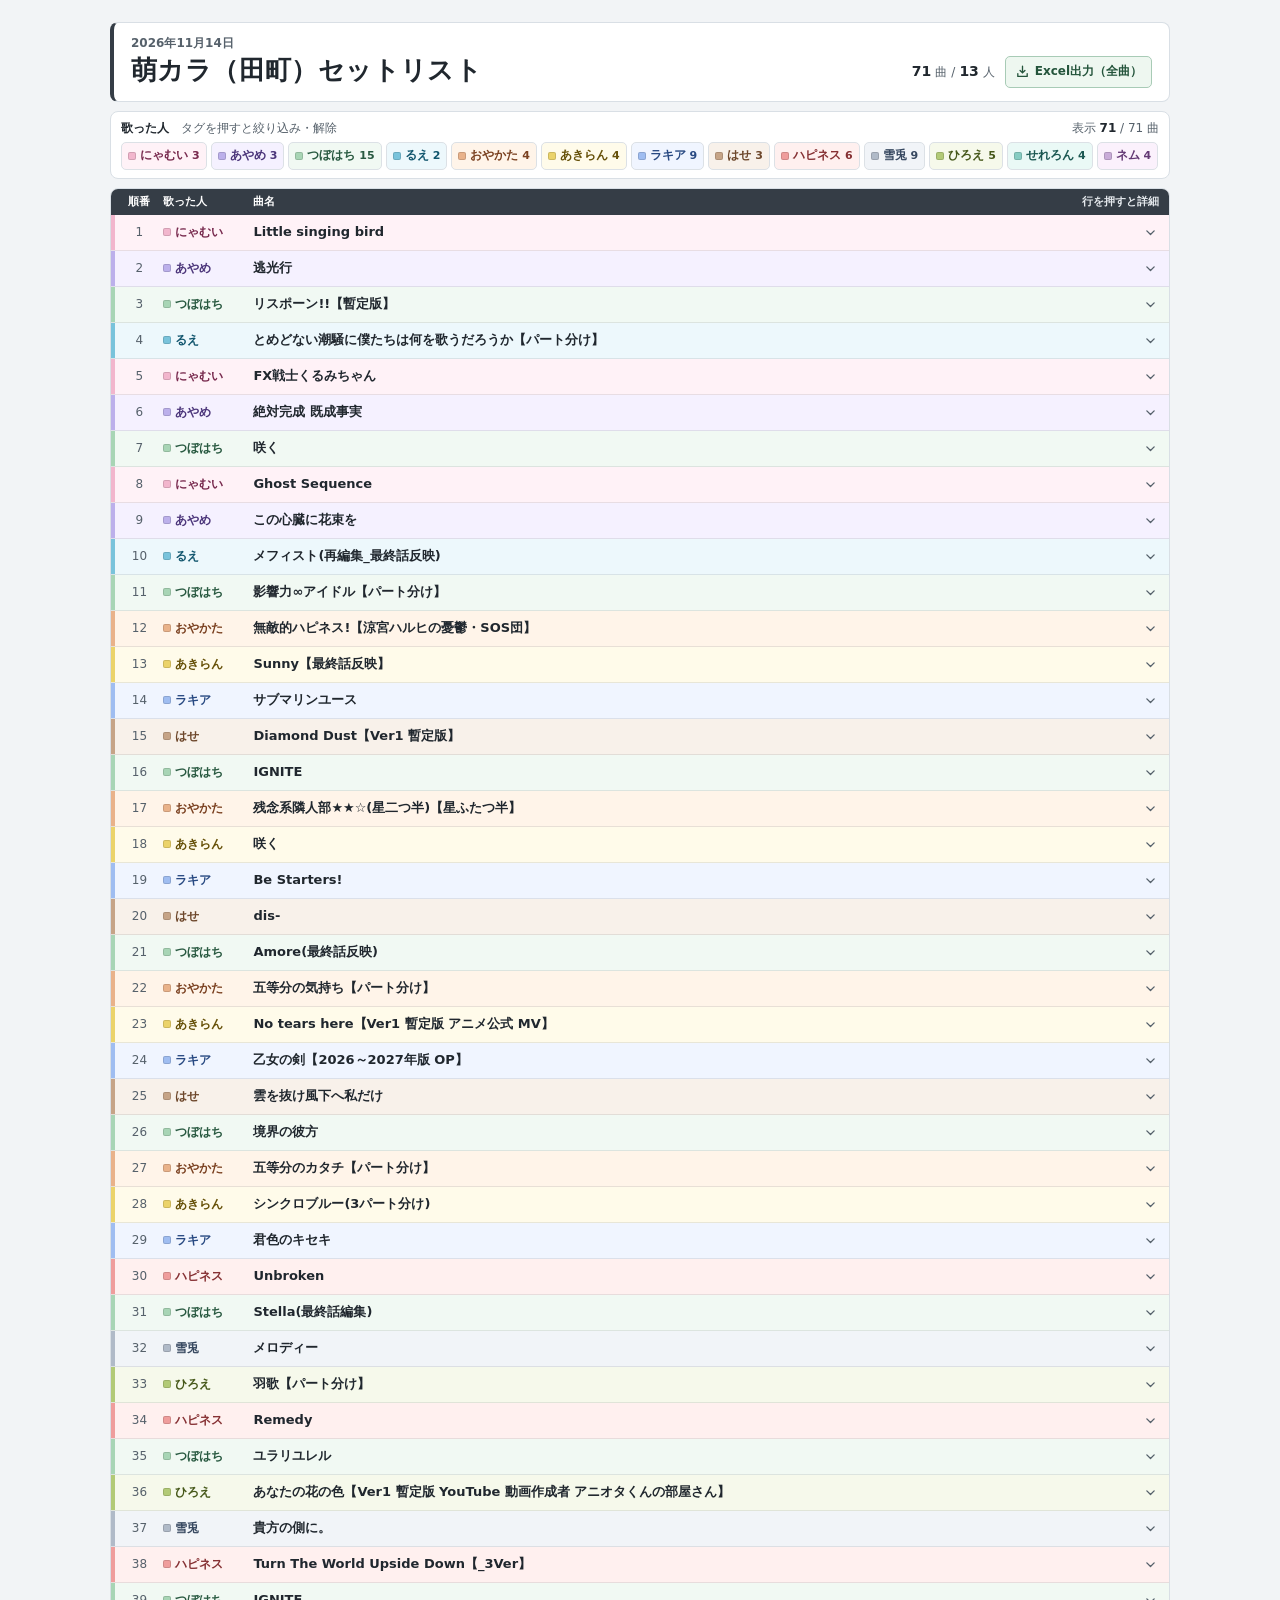
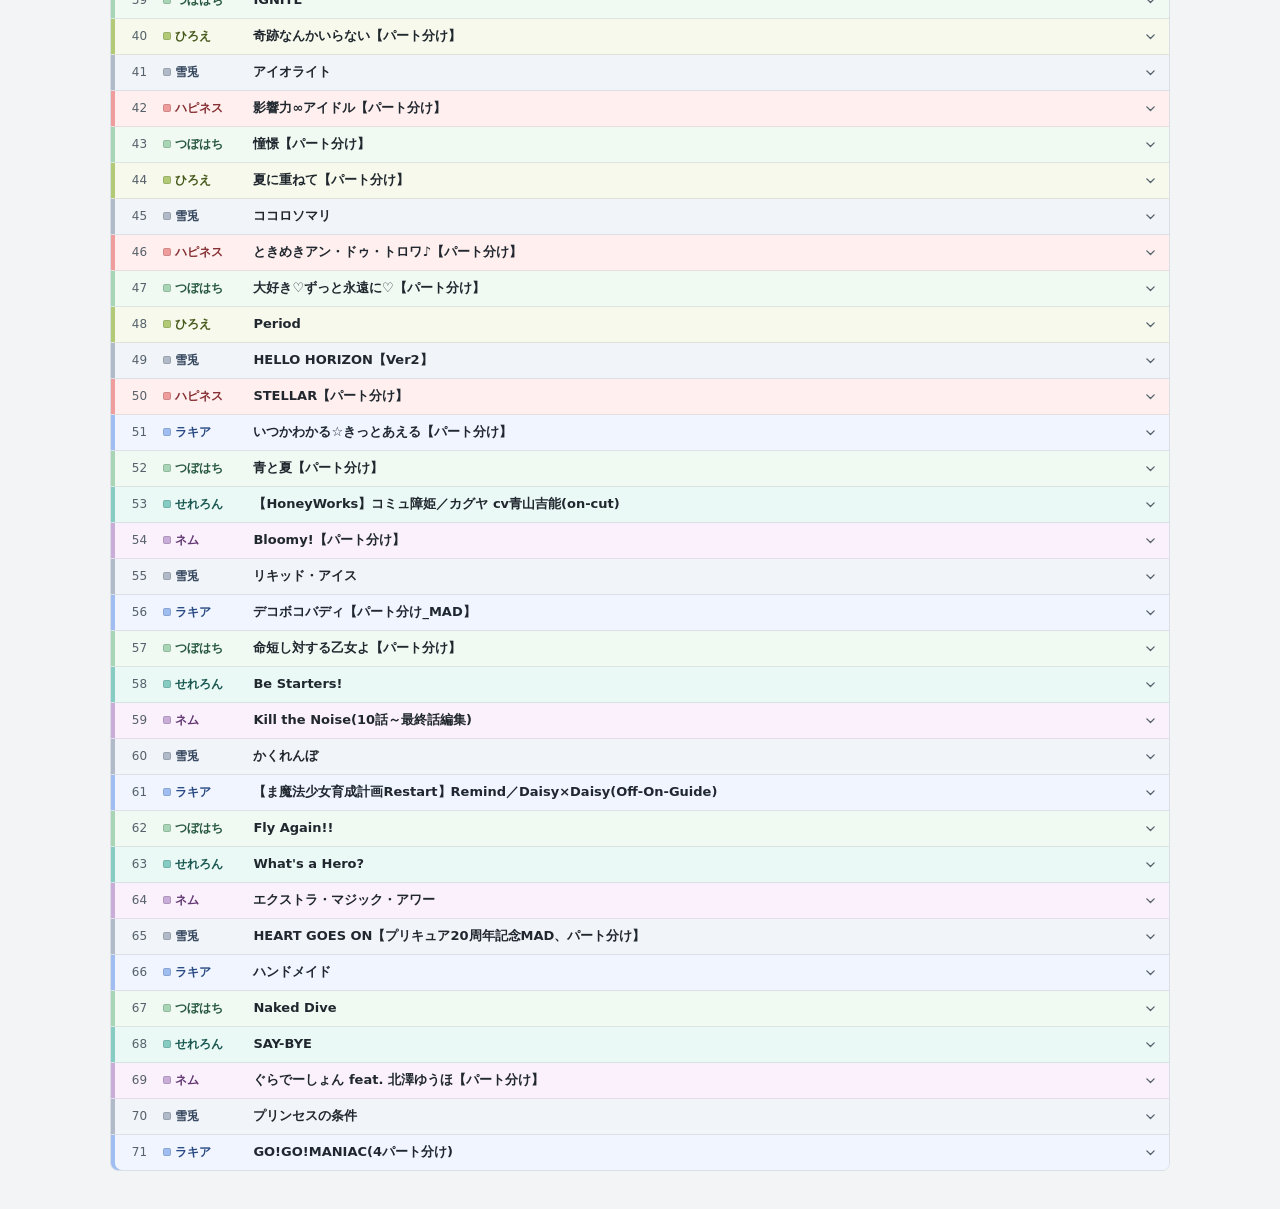
==== commit 80ee6ad5: "Add files via upload" ====
--- a/20261114_tamachi.html
+++ b/20261114_tamachi.html
@@ -120,13 +120,27 @@
   .song-summary { min-height:0; padding-block:3px; }
   .song-row { break-inside:avoid; }
 }
+.title-actions { display:flex; flex-wrap:wrap; align-items:center; gap:4px 10px; }
+.excel-export {
+  display:inline-flex; align-items:center; justify-content:center; gap:5px;
+  min-height:32px; padding:4px 9px;
+  border:1px solid #a8cbb6; border-radius:5px; background:#eef7f0; color:#24543b;
+  font-size:12px; font-weight:750; text-decoration:none; white-space:nowrap;
+}
+.excel-export:hover { background:#e0efe5; border-color:#5e8b71; }
+.excel-export svg { flex:none; }
+@media (pointer:coarse) { .excel-export { min-height:36px; } }
+@media print { .excel-export { display:none; } }
 </style>
 </head>
 <body>
 <main class="page">
   <header class="titlebar">
     <div><p class="date"><time datetime="2026-11-14">2026年11月14日</time></p><h1>萌カラ（田町）セットリスト</h1></div>
-    <p class="total"><strong>71</strong> 曲<span class="divider" aria-hidden="true">/</span><strong>13</strong> 人</p>
+    <div class="title-actions">
+      <p class="total"><strong>71</strong> 曲<span class="divider" aria-hidden="true">/</span><strong>13</strong> 人</p>
+      <a class="excel-export" href="[data-uri]" download="20261114_tamachi.xlsx" title="絞り込みに関係なく全71曲を書き出します"><svg width="15" height="15" viewBox="0 0 16 16" fill="none" stroke="currentColor" stroke-width="1.4" stroke-linecap="round" stroke-linejoin="round" aria-hidden="true"><path d="M8 2.3v7.2m-2.6-2.6L8 9.5l2.6-2.6M3 10.2v3h10v-3"/></svg>Excel出力（全曲）</a>
+    </div>
   </header>
   <section class="filters" aria-label="歌った人で絞り込む">
     <div class="filter-meta">
